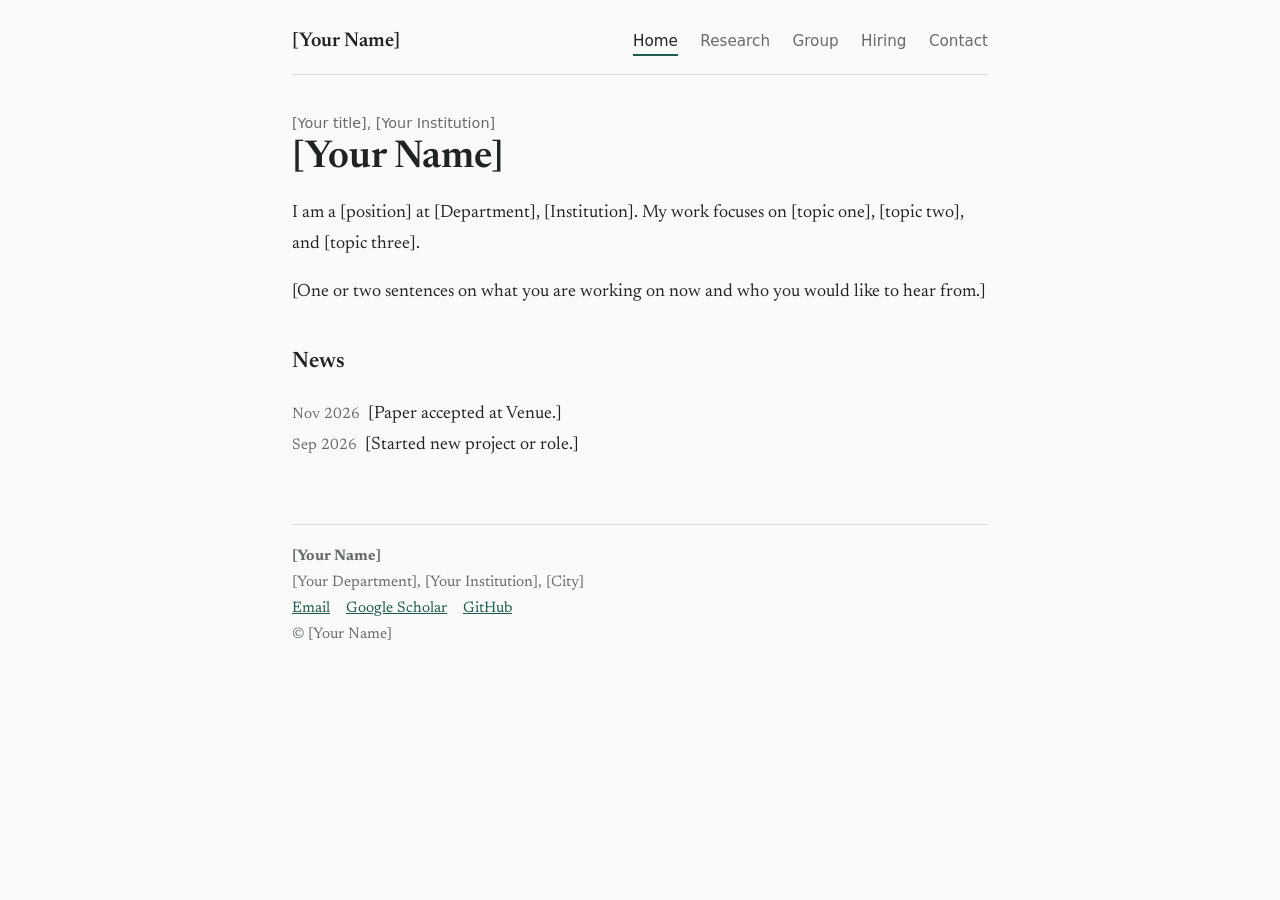
==== index.html @ ee4b6ce9 "Add files via upload" ====
<!DOCTYPE html>
<html lang="en">
<head>
<meta charset="utf-8">
<meta name="viewport" content="width=device-width, initial-scale=1, viewport-fit=cover">
<meta name="description" content="[Your Name] | [Your Name], [Your Lab]">
<meta name="theme-color" content="#fafaf8">
<title>[Your Name] | [Your Name]</title>
<link rel="preconnect" href="https://fonts.googleapis.com">
<link rel="preconnect" href="https://fonts.gstatic.com" crossorigin>
<link href="https://fonts.googleapis.com/css2?family=Newsreader:ital,wght@0,400;0,600;1,400&display=swap" rel="stylesheet">
<link rel="stylesheet" href="style.css">
</head>
<body>
<div class="wrap">
<header>
<a class="brand" href="index.html">[Your Name]</a>
<nav>
<a href="index.html" aria-current="page">Home</a>
<a href="research.html">Research</a>
<a href="group.html">Group</a>
<a href="hiring.html">Hiring</a>
<a href="contact.html">Contact</a>
</nav>
</header>
<main>
<p class="crumb">[Your title], [Your Institution]</p>
<h1>[Your Name]</h1>
<p>I am a [position] at [Department], [Institution]. My work focuses on [topic one], [topic two], and [topic three].</p>
<p>[One or two sentences on what you are working on now and who you would like to hear from.]</p>
<h2>News</h2>
<p><span class="meta">Nov 2026</span> &nbsp;[Paper accepted at Venue.]<br><span class="meta">Sep 2026</span> &nbsp;[Started new project or role.]</p>
</main>
<footer>
<strong>[Your Name]</strong><br>[Your Department], [Your Institution], [City]<br>
<a href="mailto:you@example.edu">Email</a><a href="https://scholar.google.com/">Google Scholar</a><a href="https://github.com/yourusername">GitHub</a><br>
&copy; [Your Name]
</footer>
</div>
</body>
</html>
---- style.css ----
:root{--bg:#fafaf8;--ink:#1f2421;--muted:#666d68;--line:#dcdcd6;--accent:#1d5c4f;--accent-hover:#10392f}
@media (prefers-color-scheme:dark){:root{--bg:#161a18;--ink:#e8ebe8;--muted:#9aa39d;--line:#2d3430;--accent:#6fc2ad;--accent-hover:#a3dccd}}
*{box-sizing:border-box}
html{scroll-padding-top:1rem}
body{margin:0;background:var(--bg);color:var(--ink);font:18px/1.7 "Newsreader",Georgia,serif}
.wrap{max-width:46rem;margin:0 auto;padding:1.5rem 1.25rem 3rem}
header{display:flex;flex-wrap:wrap;justify-content:space-between;align-items:baseline;gap:.5rem 1.5rem;padding-bottom:1rem;border-bottom:1px solid var(--line)}
.brand{font-size:1.25rem;font-weight:600;color:var(--ink);text-decoration:none}
nav{font:500 .95rem/1 system-ui,sans-serif}
nav a{margin-right:1.1rem;color:var(--muted);text-decoration:none;padding-bottom:.25rem}
nav a:last-child{margin-right:0}
nav a:hover{color:var(--ink)}
nav a[aria-current="page"]{color:var(--ink);border-bottom:2px solid var(--accent)}
a{color:var(--accent)}a:hover{color:var(--accent-hover)}
a:focus-visible{outline:2px solid var(--accent);outline-offset:3px}
.crumb{margin:2.5rem 0 0;font:.9rem system-ui,sans-serif;color:var(--muted)}
h1{font-size:2.4rem;line-height:1.15;margin:.3rem 0 1rem;font-weight:600}
h2{font-size:1.4rem;margin:2.2rem 0 .5rem;font-weight:600}
.links a{display:block;margin:.3rem 0}
.person{display:grid;grid-template-columns:5rem 1fr;gap:1rem;margin:1.2rem 0}
.person img,.ph{width:5rem;height:5rem;border-radius:50%;background:var(--line);object-fit:cover}
.person p{margin:.1rem 0}
.meta{color:var(--muted);font-size:.95rem}
footer{margin-top:4rem;padding-top:1.2rem;border-top:1px solid var(--line);font-size:.95rem;color:var(--muted)}
footer a{margin-right:1rem}
@media(max-width:480px){body{font-size:17px}h1{font-size:2rem}}
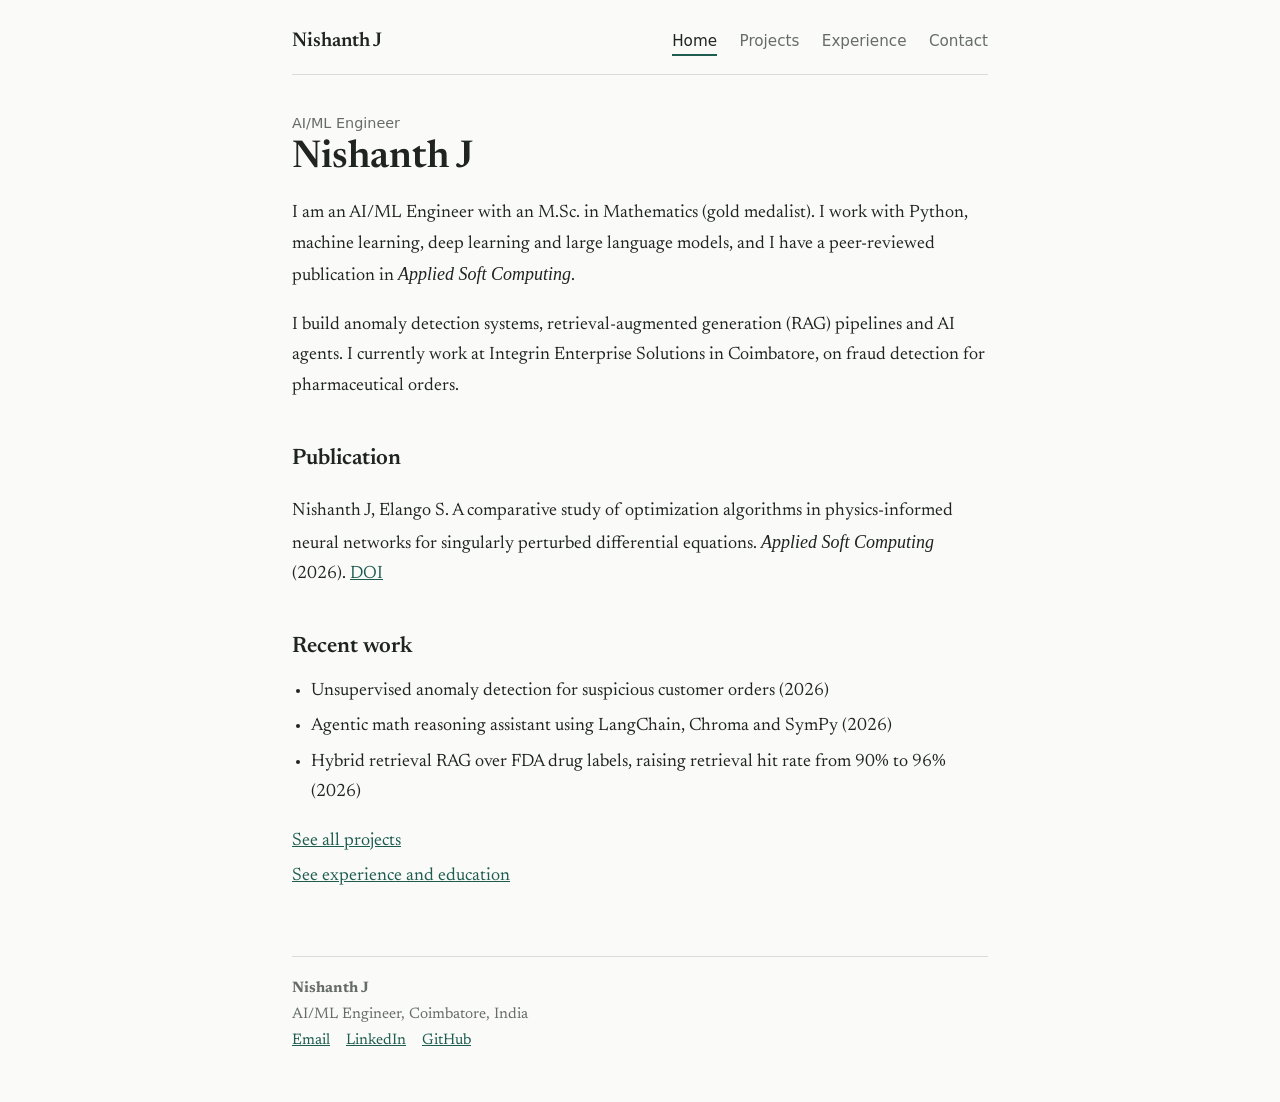
==== commit 153f2dbb: "Add files via upload" ====
--- a/index.html
+++ b/index.html
@@ -3,9 +3,9 @@
 <head>
 <meta charset="utf-8">
 <meta name="viewport" content="width=device-width, initial-scale=1, viewport-fit=cover">
-<meta name="description" content="[Your Name] | [Your Name], [Your Lab]">
+<meta name="description" content="Nishanth J, AI/ML Engineer in Coimbatore. Nishanth J.">
 <meta name="theme-color" content="#fafaf8">
-<title>[Your Name] | [Your Name]</title>
+<title>Nishanth J</title>
 <link rel="preconnect" href="https://fonts.googleapis.com">
 <link rel="preconnect" href="https://fonts.gstatic.com" crossorigin>
 <link href="https://fonts.googleapis.com/css2?family=Newsreader:ital,wght@0,400;0,600;1,400&display=swap" rel="stylesheet">
@@ -14,27 +14,32 @@
 <body>
 <div class="wrap">
 <header>
-<a class="brand" href="index.html">[Your Name]</a>
+<a class="brand" href="index.html">Nishanth J</a>
 <nav>
 <a href="index.html" aria-current="page">Home</a>
-<a href="research.html">Research</a>
-<a href="group.html">Group</a>
-<a href="hiring.html">Hiring</a>
+<a href="projects.html">Projects</a>
+<a href="experience.html">Experience</a>
 <a href="contact.html">Contact</a>
 </nav>
 </header>
 <main>
-<p class="crumb">[Your title], [Your Institution]</p>
-<h1>[Your Name]</h1>
-<p>I am a [position] at [Department], [Institution]. My work focuses on [topic one], [topic two], and [topic three].</p>
-<p>[One or two sentences on what you are working on now and who you would like to hear from.]</p>
-<h2>News</h2>
-<p><span class="meta">Nov 2026</span> &nbsp;[Paper accepted at Venue.]<br><span class="meta">Sep 2026</span> &nbsp;[Started new project or role.]</p>
+<p class="crumb">AI/ML Engineer</p>
+<h1>Nishanth J</h1>
+<p>I am an AI/ML Engineer with an M.Sc. in Mathematics (gold medalist). I work with Python, machine learning, deep learning and large language models, and I have a peer-reviewed publication in <em>Applied Soft Computing</em>.</p>
+<p>I build anomaly detection systems, retrieval-augmented generation (RAG) pipelines and AI agents. I currently work at Integrin Enterprise Solutions in Coimbatore, on fraud detection for pharmaceutical orders.</p>
+<h2>Publication</h2>
+<p>Nishanth J, Elango S. A comparative study of optimization algorithms in physics-informed neural networks for singularly perturbed differential equations. <em>Applied Soft Computing</em> (2026). <a href="https://doi.org/10.1016/j.asoc.2026.115496">DOI</a></p>
+<h2>Recent work</h2>
+<ul>
+<li>Unsupervised anomaly detection for suspicious customer orders (2026)</li>
+<li>Agentic math reasoning assistant using LangChain, Chroma and SymPy (2026)</li>
+<li>Hybrid retrieval RAG over FDA drug labels, raising retrieval hit rate from 90% to 96% (2026)</li>
+</ul>
+<p class="links"><a href="projects.html">See all projects</a><a href="experience.html">See experience and education</a></p>
 </main>
 <footer>
-<strong>[Your Name]</strong><br>[Your Department], [Your Institution], [City]<br>
-<a href="mailto:you@example.edu">Email</a><a href="https://scholar.google.com/">Google Scholar</a><a href="https://github.com/yourusername">GitHub</a><br>
-&copy; [Your Name]
+<strong>Nishanth J</strong><br>AI/ML Engineer, Coimbatore, India<br>
+<a href="mailto:nishanthjo22@gmail.com">Email</a><a href="https://www.linkedin.com/in/nishanth22">LinkedIn</a><a href="https://github.com/22Nishanth22">GitHub</a>
 </footer>
 </div>
 </body>
--- a/style.css
+++ b/style.css
@@ -15,12 +15,12 @@
 a:focus-visible{outline:2px solid var(--accent);outline-offset:3px}
 .crumb{margin:2.5rem 0 0;font:.9rem system-ui,sans-serif;color:var(--muted)}
 h1{font-size:2.4rem;line-height:1.15;margin:.3rem 0 1rem;font-weight:600}
-h2{font-size:1.4rem;margin:2.2rem 0 .5rem;font-weight:600}
+h2{font-size:1.4rem;margin:2.4rem 0 .6rem;font-weight:600}
+h3{font-size:1.1rem;margin:1.4rem 0 .1rem;font-weight:600}
+.meta{color:var(--muted);font-size:.95rem;margin:0 0 .3rem}
+ul{padding-left:1.2rem;margin:.4rem 0}
+li{margin:.3rem 0}
 .links a{display:block;margin:.3rem 0}
-.person{display:grid;grid-template-columns:5rem 1fr;gap:1rem;margin:1.2rem 0}
-.person img,.ph{width:5rem;height:5rem;border-radius:50%;background:var(--line);object-fit:cover}
-.person p{margin:.1rem 0}
-.meta{color:var(--muted);font-size:.95rem}
 footer{margin-top:4rem;padding-top:1.2rem;border-top:1px solid var(--line);font-size:.95rem;color:var(--muted)}
 footer a{margin-right:1rem}
 @media(max-width:480px){body{font-size:17px}h1{font-size:2rem}}
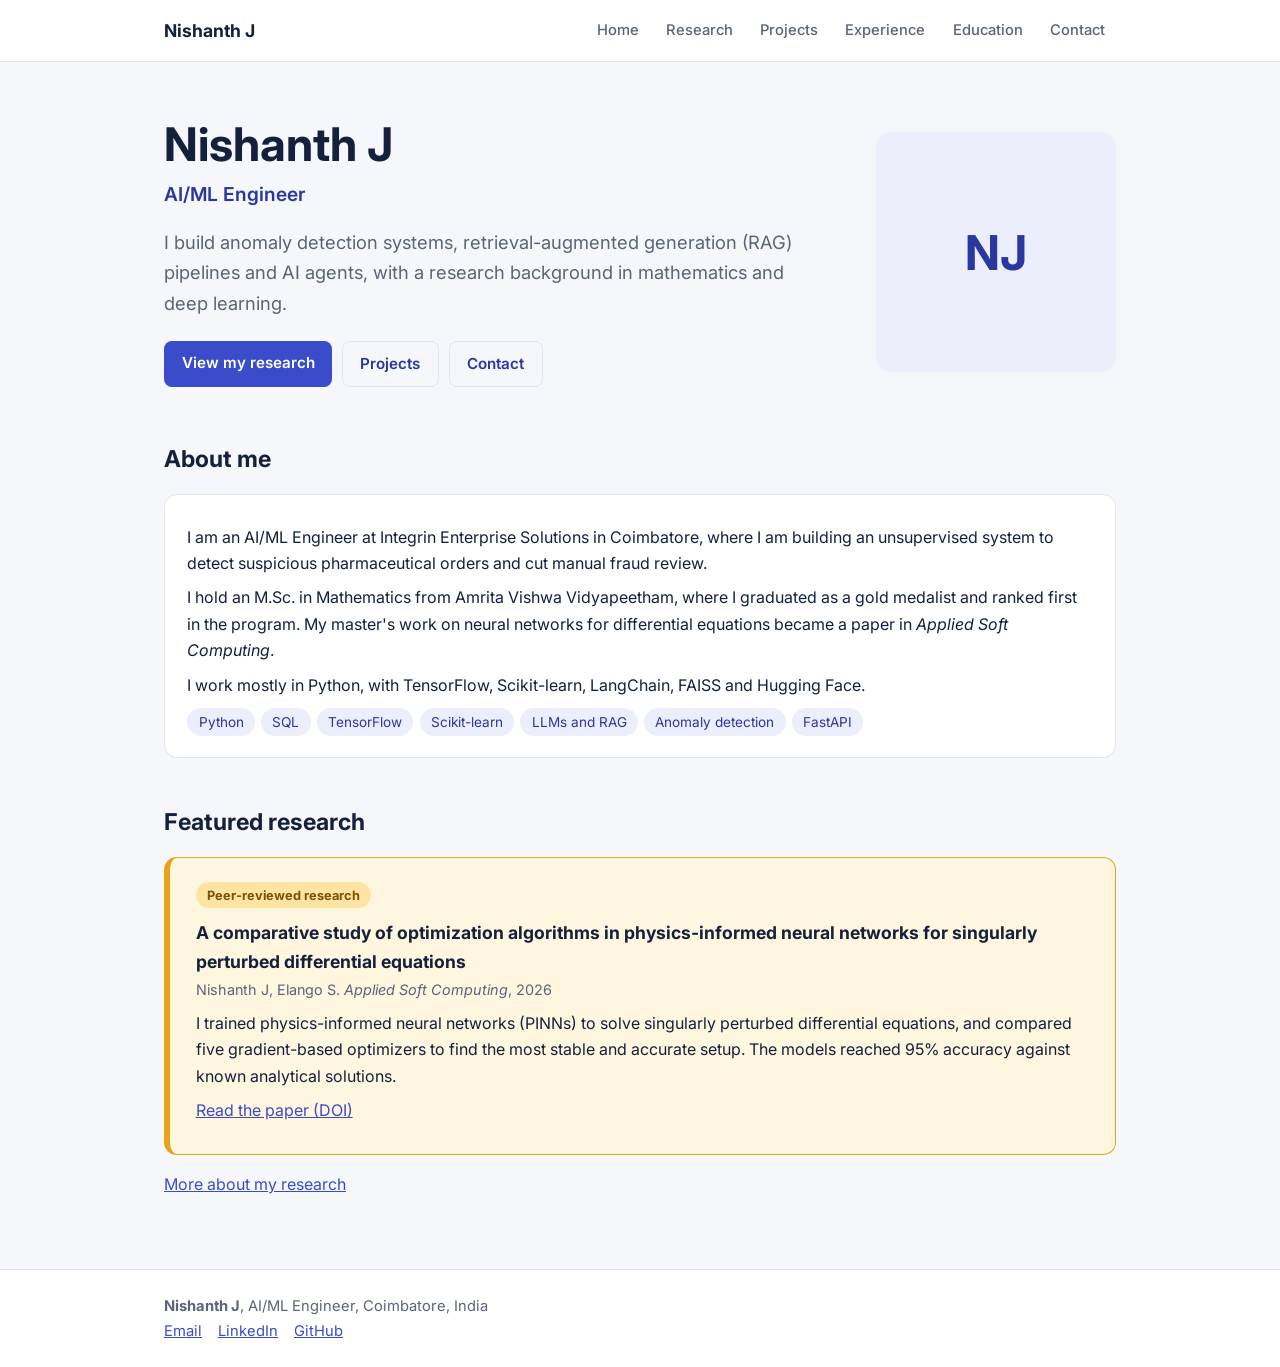
==== commit 6e99d9fa: "Update index.html" ====
--- a/index.html
+++ b/index.html
@@ -1,46 +1,58 @@
+
 <!DOCTYPE html>
 <html lang="en">
 <head>
 <meta charset="utf-8">
 <meta name="viewport" content="width=device-width, initial-scale=1, viewport-fit=cover">
 <meta name="description" content="Nishanth J, AI/ML Engineer in Coimbatore. Nishanth J.">
-<meta name="theme-color" content="#fafaf8">
+<meta name="theme-color" content="#f5f7fa">
 <title>Nishanth J</title>
 <link rel="preconnect" href="https://fonts.googleapis.com">
 <link rel="preconnect" href="https://fonts.gstatic.com" crossorigin>
-<link href="https://fonts.googleapis.com/css2?family=Newsreader:ital,wght@0,400;0,600;1,400&display=swap" rel="stylesheet">
+<link href="https://fonts.googleapis.com/css2?family=Inter:wght@400;500;600;700&display=swap" rel="stylesheet">
 <link rel="stylesheet" href="style.css">
 </head>
 <body>
-<div class="wrap">
-<header>
+<header><div class="wrap">
 <a class="brand" href="index.html">Nishanth J</a>
 <nav>
-<a href="index.html" aria-current="page">Home</a>
+<a href="index.html">Home</a>
+<a href="research.html">Research</a>
 <a href="projects.html">Projects</a>
 <a href="experience.html">Experience</a>
+<a href="education.html">Education</a>
 <a href="contact.html">Contact</a>
 </nav>
-</header>
-<main>
-<p class="crumb">AI/ML Engineer</p>
+</div></header>
+<main><div class="wrap">
+<section class="hero">
+<div>
 <h1>Nishanth J</h1>
-<p>I am an AI/ML Engineer with an M.Sc. in Mathematics (gold medalist). I work with Python, machine learning, deep learning and large language models, and I have a peer-reviewed publication in <em>Applied Soft Computing</em>.</p>
-<p>I build anomaly detection systems, retrieval-augmented generation (RAG) pipelines and AI agents. I currently work at Integrin Enterprise Solutions in Coimbatore, on fraud detection for pharmaceutical orders.</p>
-<h2>Publication</h2>
-<p>Nishanth J, Elango S. A comparative study of optimization algorithms in physics-informed neural networks for singularly perturbed differential equations. <em>Applied Soft Computing</em> (2026). <a href="https://doi.org/10.1016/j.asoc.2026.115496">DOI</a></p>
-<h2>Recent work</h2>
-<ul>
-<li>Unsupervised anomaly detection for suspicious customer orders (2026)</li>
-<li>Agentic math reasoning assistant using LangChain, Chroma and SymPy (2026)</li>
-<li>Hybrid retrieval RAG over FDA drug labels, raising retrieval hit rate from 90% to 96% (2026)</li>
-</ul>
-<p class="links"><a href="projects.html">See all projects</a><a href="experience.html">See experience and education</a></p>
-</main>
-<footer>
-<strong>Nishanth J</strong><br>AI/ML Engineer, Coimbatore, India<br>
+<p class="role">AI/ML Engineer</p>
+<p class="lead">I build anomaly detection systems, retrieval-augmented generation (RAG) pipelines and AI agents, with a research background in mathematics and deep learning.</p>
+<div class="btns"><a class="btn" href="research.html">View my research</a><a class="btn alt" href="projects.html">Projects</a><a class="btn alt" href="contact.html">Contact</a></div>
+</div>
+<div class="pic" aria-label="Photo of Nishanth J"><span>NJ</span><img src="assets/profile.jpg" alt="Nishanth J" onerror="this.remove()"></div>
+</section>
+<h2>About me</h2>
+<div class="card">
+<p>I am an AI/ML Engineer at Integrin Enterprise Solutions in Coimbatore, where I am building an unsupervised system to detect suspicious pharmaceutical orders and cut manual fraud review.</p>
+<p>I hold an M.Sc. in Mathematics from Amrita Vishwa Vidyapeetham, where I graduated as a gold medalist and ranked first in the program. My master's work on neural networks for differential equations became a paper in <em>Applied Soft Computing</em>.</p>
+<p>I work mostly in Python, with TensorFlow, Scikit-learn, LangChain, FAISS and Hugging Face.</p>
+<ul class="chips"><li>Python</li><li>SQL</li><li>TensorFlow</li><li>Scikit-learn</li><li>LLMs and RAG</li><li>Anomaly detection</li><li>FastAPI</li></ul>
+</div>
+<h2>Featured research</h2>
+<div class="feature"><span class="tag">Peer-reviewed research</span>
+<h3>A comparative study of optimization algorithms in physics-informed neural networks for singularly perturbed differential equations</h3>
+<p class="meta">Nishanth J, Elango S. <em>Applied Soft Computing</em>, 2026</p>
+<p>I trained physics-informed neural networks (PINNs) to solve singularly perturbed differential equations, and compared five gradient-based optimizers to find the most stable and accurate setup. The models reached 95% accuracy against known analytical solutions.</p>
+<p><a href="https://doi.org/10.1016/j.asoc.2026.115496">Read the paper (DOI)</a></p></div>
+<p><a href="research.html">More about my research</a></p>
+</div></main>
+<footer><div class="wrap">
+<strong>Nishanth J</strong>, AI/ML Engineer, Coimbatore, India<br>
 <a href="mailto:nishanthjo22@gmail.com">Email</a><a href="https://www.linkedin.com/in/nishanth22">LinkedIn</a><a href="https://github.com/22Nishanth22">GitHub</a>
-</footer>
-</div>
+</div></footer>
 </body>
 </html>
+ 
--- a/style.css
+++ b/style.css
@@ -1,26 +1,55 @@
-:root{--bg:#fafaf8;--ink:#1f2421;--muted:#666d68;--line:#dcdcd6;--accent:#1d5c4f;--accent-hover:#10392f}
-@media (prefers-color-scheme:dark){:root{--bg:#161a18;--ink:#e8ebe8;--muted:#9aa39d;--line:#2d3430;--accent:#6fc2ad;--accent-hover:#a3dccd}}
+
+:root{--bg:#f5f7fa;--card:#fff;--ink:#14213d;--muted:#5b6478;--line:#e1e5ee;--accent:#3b4cca;--accent-d:#2a37a0;--tint:#eceefc;--hi:#fff6e0;--hi-line:#e8a317}
+@media (prefers-color-scheme:dark){:root{--bg:#0f1320;--card:#171c2e;--ink:#e9ecf5;--muted:#9aa3b8;--line:#272e45;--accent:#8c98f5;--accent-d:#b3bcff;--tint:#232a4d;--hi:#2a2412;--hi-line:#e8a317}}
 *{box-sizing:border-box}
-html{scroll-padding-top:1rem}
-body{margin:0;background:var(--bg);color:var(--ink);font:18px/1.7 "Newsreader",Georgia,serif}
-.wrap{max-width:46rem;margin:0 auto;padding:1.5rem 1.25rem 3rem}
-header{display:flex;flex-wrap:wrap;justify-content:space-between;align-items:baseline;gap:.5rem 1.5rem;padding-bottom:1rem;border-bottom:1px solid var(--line)}
-.brand{font-size:1.25rem;font-weight:600;color:var(--ink);text-decoration:none}
-nav{font:500 .95rem/1 system-ui,sans-serif}
-nav a{margin-right:1.1rem;color:var(--muted);text-decoration:none;padding-bottom:.25rem}
-nav a:last-child{margin-right:0}
+html{scroll-padding-top:5rem}
+body{margin:0;background:var(--bg);color:var(--ink);font:16px/1.65 "Inter",system-ui,sans-serif}
+.wrap{max-width:62rem;margin:0 auto;padding:0 1.25rem}
+header{position:sticky;top:0;z-index:5;background:var(--card);border-bottom:1px solid var(--line);padding-top:env(safe-area-inset-top,0px)}
+header .wrap{display:flex;flex-wrap:wrap;justify-content:space-between;align-items:center;gap:.4rem 1.5rem;padding-top:.8rem;padding-bottom:.8rem}
+.brand{font-weight:700;font-size:1.1rem;color:var(--ink);text-decoration:none}
+nav{display:flex;flex-wrap:wrap;gap:.2rem .3rem;font-size:.92rem;font-weight:500}
+nav a{color:var(--muted);text-decoration:none;padding:.35rem .7rem;border-radius:999px}
 nav a:hover{color:var(--ink)}
-nav a[aria-current="page"]{color:var(--ink);border-bottom:2px solid var(--accent)}
-a{color:var(--accent)}a:hover{color:var(--accent-hover)}
+nav a[aria-current="page"]{background:var(--tint);color:var(--accent-d)}
+a{color:var(--accent)}a:hover{color:var(--accent-d)}
 a:focus-visible{outline:2px solid var(--accent);outline-offset:3px}
-.crumb{margin:2.5rem 0 0;font:.9rem system-ui,sans-serif;color:var(--muted)}
-h1{font-size:2.4rem;line-height:1.15;margin:.3rem 0 1rem;font-weight:600}
-h2{font-size:1.4rem;margin:2.4rem 0 .6rem;font-weight:600}
-h3{font-size:1.1rem;margin:1.4rem 0 .1rem;font-weight:600}
-.meta{color:var(--muted);font-size:.95rem;margin:0 0 .3rem}
-ul{padding-left:1.2rem;margin:.4rem 0}
-li{margin:.3rem 0}
-.links a{display:block;margin:.3rem 0}
-footer{margin-top:4rem;padding-top:1.2rem;border-top:1px solid var(--line);font-size:.95rem;color:var(--muted)}
+main{padding:2.5rem 0 1rem}
+h1{font-size:2.3rem;line-height:1.15;margin:0 0 .5rem;font-weight:700}
+h2{font-size:1.45rem;margin:2.8rem 0 1rem;font-weight:700}
+h3{font-size:1.1rem;margin:0 0 .15rem}
+p{margin:.5rem 0}
+.lead{font-size:1.15rem;color:var(--muted);max-width:40rem}
+.meta{color:var(--muted);font-size:.9rem;margin:0 0 .4rem}
+ul{padding-left:1.2rem;margin:.5rem 0}li{margin:.3rem 0}
+.hero{display:grid;grid-template-columns:1fr 15rem;gap:2.5rem;align-items:center;padding:1rem 0 .5rem}
+.hero h1{font-size:2.9rem}
+.role{font-size:1.2rem;color:var(--accent-d);font-weight:600;margin:0 0 1rem}
+.btns{display:flex;flex-wrap:wrap;gap:.6rem;margin-top:1.4rem}
+.btn{display:inline-block;padding:.6rem 1.1rem;border-radius:.5rem;background:var(--accent);color:#fff;text-decoration:none;font-weight:600;font-size:.95rem}
+.btn:hover{background:var(--accent-d);color:#fff}
+.btn.alt{background:transparent;color:var(--accent-d);border:1px solid var(--line)}
+.btn.alt:hover{background:var(--tint)}
+.pic{position:relative;width:15rem;aspect-ratio:1;border-radius:1rem;background:var(--tint);color:var(--accent-d);display:grid;place-items:center;font-size:3rem;font-weight:700;overflow:hidden}
+.pic img,.photo img{position:absolute;inset:0;width:100%;height:100%;object-fit:cover}
+.card{background:var(--card);border:1px solid var(--line);border-radius:.8rem;padding:1.3rem 1.4rem;margin:1rem 0}
+.feature{background:var(--hi);border:1px solid var(--hi-line);border-left:6px solid var(--hi-line);border-radius:.8rem;padding:1.4rem 1.6rem;margin:1rem 0}
+.tag{display:inline-block;font-size:.8rem;font-weight:700;color:#7a5200;background:#ffe3a3;border-radius:999px;padding:.15rem .7rem;margin-bottom:.6rem}
+.chips{display:flex;flex-wrap:wrap;gap:.4rem;margin:.6rem 0 0;padding:0;list-style:none}
+.chips li{margin:0;background:var(--tint);color:var(--accent-d);font-size:.85rem;padding:.2rem .7rem;border-radius:999px}
+.timeline{border-left:2px solid var(--line);margin-left:.4rem;padding-left:1.4rem}
+.timeline .card{position:relative}
+.timeline .card::before{content:"";position:absolute;left:-1.95rem;top:1.6rem;width:.75rem;height:.75rem;border-radius:50%;background:var(--accent);border:3px solid var(--bg)}
+.cols{display:grid;grid-template-columns:1fr 20rem;gap:2rem;align-items:start}
+.photo{position:relative;height:11rem;border-radius:.6rem;background:var(--tint);color:var(--muted);display:grid;place-items:center;font-size:.9rem;overflow:hidden;margin-bottom:1rem}
+.cert{margin:0;padding:0;list-style:none}
+.cert li{padding:.7rem 0;border-bottom:1px solid var(--line);margin:0}
+.cert li:last-child{border:0}
+.cert strong{display:block;font-weight:600}
+.cert span{color:var(--muted);font-size:.9rem}
+.side h2{margin-top:1rem}
+.side{position:sticky;top:5rem}
+footer{margin-top:3rem;border-top:1px solid var(--line);background:var(--card);padding:1.5rem 0 calc(1.5rem + env(safe-area-inset-bottom,0px));font-size:.92rem;color:var(--muted)}
 footer a{margin-right:1rem}
-@media(max-width:480px){body{font-size:17px}h1{font-size:2rem}}
+@media(max-width:760px){.hero{grid-template-columns:1fr}.hero .pic{order:-1;width:10rem;font-size:2.2rem}.hero h1{font-size:2.2rem}.cols{grid-template-columns:1fr}.side{position:static}}
+ 
